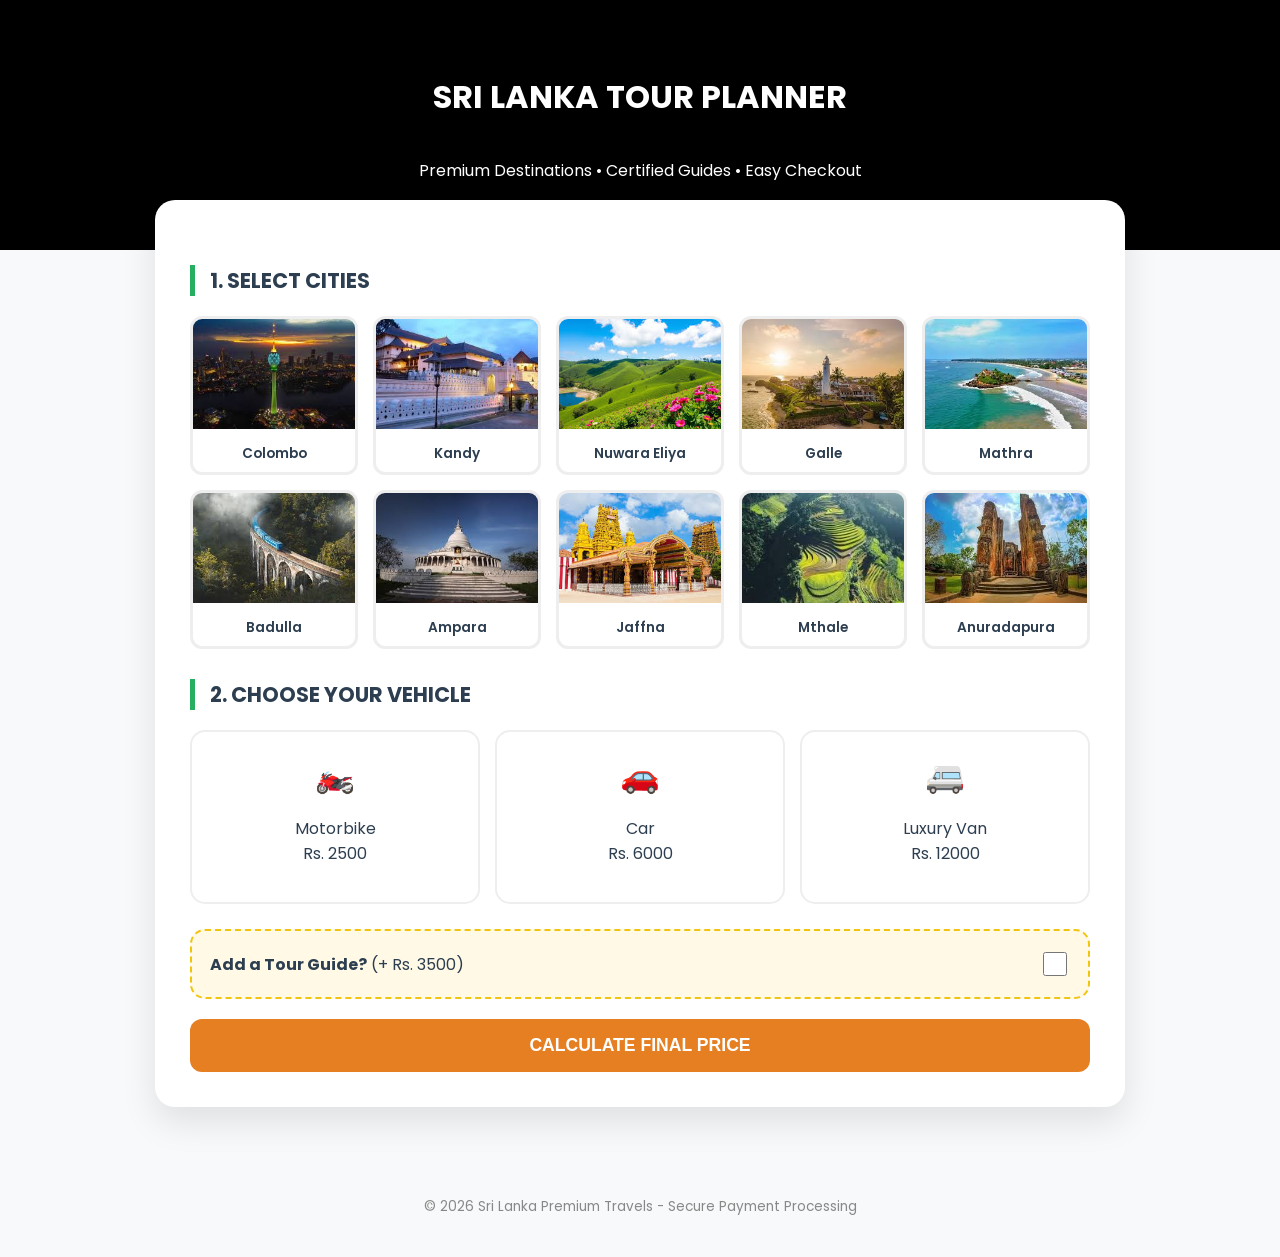
==== 12js.html @ 59b06c88 "pay page" ====
<!DOCTYPE html>
<html lang="en">
<head>
    <meta charset="UTF-8">
    <meta name="viewport" content="width=device-width, initial-scale=1.0">
    <title>Premium Sri Lanka Tour Planner</title>
    <link href="https://fonts.googleapis.com/css2?family=Poppins:wght@300;400;600;700&display=swap" rel="stylesheet">
    <style>
        :root {
            --primary: #27ae60;
            --secondary: #2c3e50;
            --accent: #e67e22;
            --gold: #f1c40f;
            --bg: #f8f9fa;
        }

        body { font-family: 'Poppins', sans-serif; background-color: var(--bg); color: var(--secondary); margin: 0; padding: 0; }

        header {
background-color: black;
           
            height: 250px; display: flex; flex-direction: column; align-items: center; justify-content: center; color: white; text-align: center;
        }

        .container { max-width: 900px; margin: -50px auto 50px auto; background: white; padding: 35px; border-radius: 20px; box-shadow: 0 15px 35px rgba(0,0,0,0.1); }

        h2 { border-left: 5px solid var(--primary); padding-left: 15px; margin: 30px 0 20px 0; font-size: 1.3rem; text-transform: uppercase; }

        /* Cities Grid */
        .grid { display: grid; grid-template-columns: repeat(auto-fill, minmax(160px, 1fr)); gap: 15px; }
        .item { 
            cursor: pointer; border-radius: 12px; overflow: hidden; border: 3px solid #eee; 
            transition: 0.3s; background: #fff; text-align: center;
        }
        .item img { width: 100%; height: 110px; object-fit: cover; }
        .item p { margin: 8px; font-weight: 600; font-size: 0.85rem; }
        .item.selected { border-color: var(--primary); background: #f0fff4; transform: scale(1.03); }

        /* Vehicle Selection */
        .vehicle-select { display: flex; gap: 15px; flex-wrap: wrap; margin-top: 15px; }
        .v-card { 
            flex: 1; min-width: 150px; padding: 20px; border: 2px solid #eee; border-radius: 15px; 
            text-align: center; cursor: pointer; transition: 0.3s; 
        }
        .v-card h3 { margin: 0; font-size: 2rem; }
        .v-card.selected { border-color: var(--primary); background: #f0fff4; box-shadow: 0 5px 15px rgba(0,0,0,0.05); }

        /* Guide Addon */
        .addon-box { 
            background: #fff9e6; border: 2px dashed var(--gold); padding: 18px; border-radius: 15px; 
            display: flex; align-items: center; justify-content: space-between; margin-top: 25px;
        }

        /* Final Total Box */
        .total-box { 
            margin-top: 30px; padding: 25px; border-radius: 15px; background: var(--secondary); 
            color: white; display: none; animation: fadeIn 0.5s;
        }
        .price-line { display: flex; justify-content: space-between; margin: 8px 0; font-size: 1rem; }
        .bonus-text { color: var(--gold); font-weight: bold; }
        .grand-total { font-size: 1.8rem; font-weight: 700; color: #2ecc71; border-top: 1px solid #444; padding-top: 10px; margin-top: 10px; }

        /* Buttons */
        .btn { 
            width: 100%; padding: 16px; border: none; border-radius: 12px; font-size: 1.1rem; 
            font-weight: 700; cursor: pointer; transition: 0.3s; margin-top: 20px; text-transform: uppercase;
        }
        .btn-calc { background: var(--accent); color: white; }
        .btn-checkout { background: var(--primary); color: white; display: none; box-shadow: 0 5px 15px rgba(39, 174, 96, 0.3); }
        .btn:hover { filter: brightness(1.1); transform: translateY(-2px); }

        @keyframes fadeIn { from { opacity: 0; transform: translateY(10px); } to { opacity: 1; transform: translateY(0); } }
        footer { text-align: center; padding: 40px; color: #888; font-size: 0.85rem; }
    </style>
</head>
<body>

<header>
    <h1>SRI LANKA TOUR PLANNER</h1>
    <p>Premium Destinations • Certified Guides • Easy Checkout</p>
</header>

<div class="container">
    
    <h2>1. Select Cities</h2>
    <div class="grid">
        <div class="item" onclick="selectCity('Colombo', 1500, this)"><img src="download (8).jpg"><p>Colombo</p></div>
        <div class="item" onclick="selectCity('Kandy', 2000, this)"><img src="download (6).jpg"><p>Kandy</p></div>
        <div class="item" onclick="selectCity('Nuwara Eliya', 2500, this)"><img src="download (2).jpg"><p>Nuwara Eliya</p></div>
        <div class="item" onclick="selectCity('Galle', 2200, this)"><img src="download (1).jpg"><p>Galle</p></div>
        <div class="item" onclick="selectCity('Mathra', 2800, this)"><img src="download (4).jpg"><p>Mathra</p></div>
        <div class="item" onclick="selectCity('Badulla', 2400, this)"><img src="download (3).jpg"><p>Badulla</p></div>
         <div class="item" onclick="selectCity('Ampara', 2400, this)"><img src="download (5).jpg"><p>Ampara</p></div>
         <div class="item" onclick="selectCity('Jaffna', 2400, this)"><img src="download (7).jpg"><p>Jaffna</p></div>
         <div class="item" onclick="selectCity('Mthale', 2400, this)"><img src="download (10).jpg"><p>Mthale</p></div>
         <div class="item" onclick="selectCity('Anuradapura', 2400, this)"><img src="download (9).jpg"><p>Anuradapura</p></div>
         
         

    </div>

    <h2>2. Choose Your Vehicle</h2>
    <div class="vehicle-select">
        <div class="v-card" id="v-bike" onclick="selectVehicle('Motorbike', 2500, 'v-bike')"><h3>🏍️</h3><p>Motorbike<br>Rs. 2500</p></div>
        <div class="v-card" id="v-car" onclick="selectVehicle('Car', 6000, 'v-car')"><h3>🚗</h3><p>Car <br>Rs. 6000</p></div>
        <div class="v-card" id="v-van" onclick="selectVehicle('Van', 12000, 'v-van')"><h3>🚐</h3><p>Luxury Van<br>Rs. 12000</p></div>
    </div>

    <div class="addon-box">
        <span><strong>Add a Tour Guide?</strong> (+ Rs. 3500)</span>
        <input type="checkbox" id="guide-check" onchange="resetView()" style="width:24px; height:24px; cursor:pointer;">
    </div>

    <button class="btn btn-calc" onclick="calculateTotal()">Calculate Final Price</button>

    <div class="total-box" id="total-display">
        <div class="price-line"><span>Destinations & Transport:</span> <span id="sub-val">0</span></div>
        <div class="price-line"><span>Guide Service:</span> <span id="guide-val">0</span></div>
        <div class="price-line bonus-text"><span>5% Bonus Applied:</span> <span id="bonus-val">0</span></div>
        <div class="grand-total">Total: Rs. <span id="grand-val">0</span></div>
    </div>

    <button class="btn btn-checkout" id="checkout-btn" onclick="goToCheckout()">Checkout Now</button>

</div>

<footer>&copy; 2026 Sri Lanka Premium Travels - Secure Payment Processing</footer>

<script>
    let selectedCities = [];
    let cityCost = 0;
    let vehicle = { name: "", price: 0 };

    function selectCity(name, price, el) {
        const index = selectedCities.findIndex(c => c.name === name);
        if (index > -1) {
            selectedCities.splice(index, 1); cityCost -= price;
            el.classList.remove('selected');
        } else {
            selectedCities.push({name, price}); cityCost += price;
            el.classList.add('selected');
        }
        resetView();
    }

    function selectVehicle(name, price, id) {
        document.querySelectorAll('.v-card').forEach(c => c.classList.remove('selected'));
        document.getElementById(id).classList.add('selected');
        vehicle = { name, price };
        resetView();
    }

    function resetView() {
        document.getElementById('total-display').style.display = 'none';
        document.getElementById('checkout-btn').style.display = 'none';
    }

    function calculateTotal() {
        if (selectedCities.length === 0 || vehicle.price === 0) {
            alert("Please select at least one city and a vehicle first!");
            return;
        }

        const guidePrice = document.getElementById('guide-check').checked ? 3500 : 0;
        const subtotal = cityCost + vehicle.price + guidePrice;
        const bonus = subtotal * 0.05;
        const grandTotal = subtotal - bonus;

        document.getElementById('sub-val').innerText = (cityCost + vehicle.price);
        document.getElementById('guide-val').innerText = guidePrice;
        document.getElementById('bonus-val').innerText = "-" + bonus.toFixed(0);
        document.getElementById('grand-val').innerText = grandTotal.toFixed(0);

        document.getElementById('total-display').style.display = 'block';
        document.getElementById('checkout-btn').style.display = 'block';
        
        window.scrollTo({ top: document.body.scrollHeight, behavior: 'smooth' });
    }

    function goToCheckout() {
        const amount = document.getElementById('grand-val').innerText;
        alert("Proceeding to Secure Checkout for Rs. " + amount);
        // මෙතනට ඔබේ Payment Link එක දාන්න:
        // window.location.href = "https://your-payment-page.com";
    }
</script>

</body>
</html>
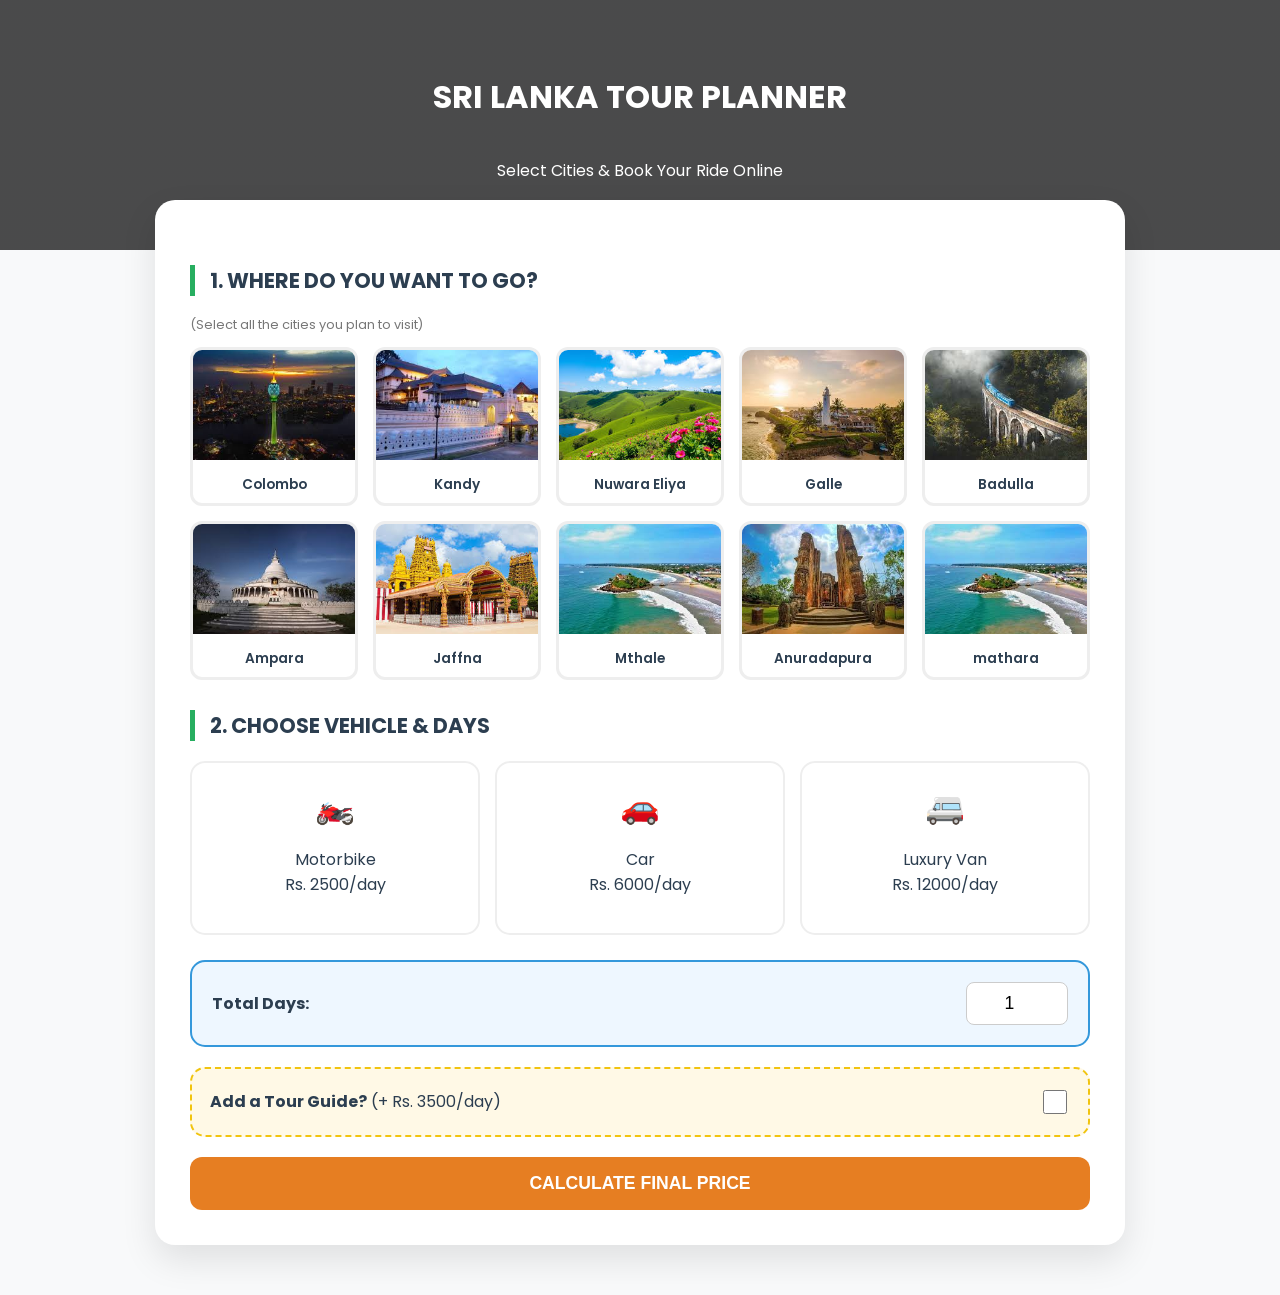
==== commit a0fa50fc: "new pay" ====
--- a/12js.html
+++ b/12js.html
@@ -3,141 +3,139 @@
 <head>
     <meta charset="UTF-8">
     <meta name="viewport" content="width=device-width, initial-scale=1.0">
-    <title>Premium Sri Lanka Tour Planner</title>
+    <title>Sri Lanka Tour Planner - Professional Booking</title>
     <link href="https://fonts.googleapis.com/css2?family=Poppins:wght@300;400;600;700&display=swap" rel="stylesheet">
     <style>
-        :root {
-            --primary: #27ae60;
-            --secondary: #2c3e50;
-            --accent: #e67e22;
-            --gold: #f1c40f;
-            --bg: #f8f9fa;
-        }
-
+        :root { --primary: #27ae60; --secondary: #2c3e50; --accent: #e67e22; --gold: #f1c40f; --bg: #f8f9fa; }
         body { font-family: 'Poppins', sans-serif; background-color: var(--bg); color: var(--secondary); margin: 0; padding: 0; }
-
-        header {
-background-color: black;
-           
-            height: 250px; display: flex; flex-direction: column; align-items: center; justify-content: center; color: white; text-align: center;
-        }
-
+        header { background: linear-gradient(rgba(0,0,0,0.7), rgba(0,0,0,0.7)), url('https://images.unsplash.com/photo-1552423126-444a7139f37c?q=80&w=1500') no-repeat center center/cover; height: 250px; display: flex; flex-direction: column; align-items: center; justify-content: center; color: white; text-align: center; }
         .container { max-width: 900px; margin: -50px auto 50px auto; background: white; padding: 35px; border-radius: 20px; box-shadow: 0 15px 35px rgba(0,0,0,0.1); }
-
         h2 { border-left: 5px solid var(--primary); padding-left: 15px; margin: 30px 0 20px 0; font-size: 1.3rem; text-transform: uppercase; }
-
+        
         /* Cities Grid */
         .grid { display: grid; grid-template-columns: repeat(auto-fill, minmax(160px, 1fr)); gap: 15px; }
-        .item { 
-            cursor: pointer; border-radius: 12px; overflow: hidden; border: 3px solid #eee; 
-            transition: 0.3s; background: #fff; text-align: center;
-        }
+        .item { cursor: pointer; border-radius: 12px; overflow: hidden; border: 3px solid #eee; transition: 0.3s; background: #fff; text-align: center; position: relative; }
         .item img { width: 100%; height: 110px; object-fit: cover; }
         .item p { margin: 8px; font-weight: 600; font-size: 0.85rem; }
         .item.selected { border-color: var(--primary); background: #f0fff4; transform: scale(1.03); }
+        .item.selected::after { content: '✓'; position: absolute; top: 5px; right: 5px; background: var(--primary); color: white; width: 20px; height: 20px; border-radius: 50%; font-size: 12px; display: flex; align-items: center; justify-content: center; }
 
         /* Vehicle Selection */
         .vehicle-select { display: flex; gap: 15px; flex-wrap: wrap; margin-top: 15px; }
-        .v-card { 
-            flex: 1; min-width: 150px; padding: 20px; border: 2px solid #eee; border-radius: 15px; 
-            text-align: center; cursor: pointer; transition: 0.3s; 
-        }
+        .v-card { flex: 1; min-width: 150px; padding: 20px; border: 2px solid #eee; border-radius: 15px; text-align: center; cursor: pointer; transition: 0.3s; }
         .v-card h3 { margin: 0; font-size: 2rem; }
-        .v-card.selected { border-color: var(--primary); background: #f0fff4; box-shadow: 0 5px 15px rgba(0,0,0,0.05); }
+        .v-card.selected { border-color: var(--primary); background: #f0fff4; }
 
-        /* Guide Addon */
-        .addon-box { 
-            background: #fff9e6; border: 2px dashed var(--gold); padding: 18px; border-radius: 15px; 
-            display: flex; align-items: center; justify-content: space-between; margin-top: 25px;
-        }
+        /* Days Selection Box */
+        .days-box { background: #eef7ff; border: 2px solid #3498db; padding: 20px; border-radius: 15px; margin-top: 25px; display: flex; align-items: center; justify-content: space-between; }
+        .days-box input { width: 80px; padding: 10px; border-radius: 8px; border: 1px solid #ccc; font-size: 1.1rem; text-align: center; }
 
-        /* Final Total Box */
-        .total-box { 
-            margin-top: 30px; padding: 25px; border-radius: 15px; background: var(--secondary); 
-            color: white; display: none; animation: fadeIn 0.5s;
-        }
+        .addon-box { background: #fff9e6; border: 2px dashed var(--gold); padding: 18px; border-radius: 15px; display: flex; align-items: center; justify-content: space-between; margin-top: 20px; }
+
+        /* Total Box */
+        .total-box { margin-top: 30px; padding: 25px; border-radius: 15px; background: var(--secondary); color: white; display: none; }
         .price-line { display: flex; justify-content: space-between; margin: 8px 0; font-size: 1rem; }
         .bonus-text { color: var(--gold); font-weight: bold; }
         .grand-total { font-size: 1.8rem; font-weight: 700; color: #2ecc71; border-top: 1px solid #444; padding-top: 10px; margin-top: 10px; }
 
-        /* Buttons */
-        .btn { 
-            width: 100%; padding: 16px; border: none; border-radius: 12px; font-size: 1.1rem; 
-            font-weight: 700; cursor: pointer; transition: 0.3s; margin-top: 20px; text-transform: uppercase;
-        }
+        /* Bank Modal Styling */
+        .modal { display:none; position:fixed; top:0; left:0; width:100%; height:100%; background:rgba(0,0,0,0.8); z-index:1000; overflow-y:auto; }
+        .modal-content { max-width:500px; margin:40px auto; background:white; padding:30px; border-radius:20px; position:relative; }
+
+        .btn { width: 100%; padding: 16px; border: none; border-radius: 12px; font-size: 1.1rem; font-weight: 700; cursor: pointer; transition: 0.3s; margin-top: 20px; text-transform: uppercase; }
         .btn-calc { background: var(--accent); color: white; }
-        .btn-checkout { background: var(--primary); color: white; display: none; box-shadow: 0 5px 15px rgba(39, 174, 96, 0.3); }
-        .btn:hover { filter: brightness(1.1); transform: translateY(-2px); }
-
-        @keyframes fadeIn { from { opacity: 0; transform: translateY(10px); } to { opacity: 1; transform: translateY(0); } }
-        footer { text-align: center; padding: 40px; color: #888; font-size: 0.85rem; }
+        .btn-checkout { background: var(--primary); color: white; display: none; }
     </style>
 </head>
 <body>
 
 <header>
     <h1>SRI LANKA TOUR PLANNER</h1>
-    <p>Premium Destinations • Certified Guides • Easy Checkout</p>
+    <p>Select Cities & Book Your Ride Online</p>
 </header>
 
 <div class="container">
     
-    <h2>1. Select Cities</h2>
+    <h2>1. Where do you want to go?</h2>
+    <p style="font-size: 0.8rem; color: #777;">(Select all the cities you plan to visit)</p>
     <div class="grid">
-        <div class="item" onclick="selectCity('Colombo', 1500, this)"><img src="download (8).jpg"><p>Colombo</p></div>
-        <div class="item" onclick="selectCity('Kandy', 2000, this)"><img src="download (6).jpg"><p>Kandy</p></div>
-        <div class="item" onclick="selectCity('Nuwara Eliya', 2500, this)"><img src="download (2).jpg"><p>Nuwara Eliya</p></div>
-        <div class="item" onclick="selectCity('Galle', 2200, this)"><img src="download (1).jpg"><p>Galle</p></div>
-        <div class="item" onclick="selectCity('Mathra', 2800, this)"><img src="download (4).jpg"><p>Mathra</p></div>
-        <div class="item" onclick="selectCity('Badulla', 2400, this)"><img src="download (3).jpg"><p>Badulla</p></div>
-         <div class="item" onclick="selectCity('Ampara', 2400, this)"><img src="download (5).jpg"><p>Ampara</p></div>
-         <div class="item" onclick="selectCity('Jaffna', 2400, this)"><img src="download (7).jpg"><p>Jaffna</p></div>
-         <div class="item" onclick="selectCity('Mthale', 2400, this)"><img src="download (10).jpg"><p>Mthale</p></div>
-         <div class="item" onclick="selectCity('Anuradapura', 2400, this)"><img src="download (9).jpg"><p>Anuradapura</p></div>
-         
-         
-
+        <div class="item" onclick="toggleCity('Colombo', this)"><img src="download (8).jpg"><p>Colombo</p></div>
+        <div class="item" onclick="toggleCity('Kandy', this)"><img src="download (6).jpg"><p>Kandy</p></div>
+        <div class="item" onclick="toggleCity('Nuwara Eliya', this)"><img src="download (2).jpg"><p>Nuwara Eliya</p></div>
+        <div class="item" onclick="toggleCity('Galle', this)"><img src="download (1).jpg"><p>Galle</p></div>
+        <div class="item" onclick="toggleCity('Badulla', this)"><img src="download (3).jpg"><p>Badulla</p></div>
+        <div class="item" onclick="toggleCity('Ampara', this)"><img src="download (5).jpg"><p>Ampara</p></div>
+        <div class="item" onclick="toggleCity('Jaffna', this)"><img src="download (7).jpg"><p>Jaffna</p></div>
+        <div class="item" onclick="toggleCity('Mthale', this)"><img src="download (4).jpg"><p>Mthale</p></div>
+        <div class="item" onclick="toggleCity('Anuradapura', this)"><img src="download (9).jpg"><p>Anuradapura</p></div>
+        <div class="item" onclick="toggleCity('mathara', this)"><img src="download (4).jpg"><p>mathara</p></div>
     </div>
 
-    <h2>2. Choose Your Vehicle</h2>
+    <h2>2. Choose Vehicle & Days</h2>
     <div class="vehicle-select">
-        <div class="v-card" id="v-bike" onclick="selectVehicle('Motorbike', 2500, 'v-bike')"><h3>🏍️</h3><p>Motorbike<br>Rs. 2500</p></div>
-        <div class="v-card" id="v-car" onclick="selectVehicle('Car', 6000, 'v-car')"><h3>🚗</h3><p>Car <br>Rs. 6000</p></div>
-        <div class="v-card" id="v-van" onclick="selectVehicle('Van', 12000, 'v-van')"><h3>🚐</h3><p>Luxury Van<br>Rs. 12000</p></div>
+        <div class="v-card" id="v-bike" onclick="selectVehicle('Motorbike', 2500, 'v-bike')"><h3>🏍️</h3><p>Motorbike<br>Rs. 2500/day</p></div>
+        <div class="v-card" id="v-car" onclick="selectVehicle('Car', 6000, 'v-car')"><h3>🚗</h3><p>Car <br>Rs. 6000/day</p></div>
+        <div class="v-card" id="v-van" onclick="selectVehicle('Van', 12000, 'v-van')"><h3>🚐</h3><p>Luxury Van<br>Rs. 12000/day</p></div>
+    </div>
+
+    <div class="days-box">
+        <div><strong>Total Days:</strong></div>
+        <input type="number" id="tour-days" value="1" min="1" onchange="resetView()">
     </div>
 
     <div class="addon-box">
-        <span><strong>Add a Tour Guide?</strong> (+ Rs. 3500)</span>
-        <input type="checkbox" id="guide-check" onchange="resetView()" style="width:24px; height:24px; cursor:pointer;">
+        <span><strong>Add a Tour Guide?</strong> (+ Rs. 3500/day)</span>
+        <input type="checkbox" id="guide-check" onchange="resetView()" style="width:24px; height:24px;">
     </div>
 
     <button class="btn btn-calc" onclick="calculateTotal()">Calculate Final Price</button>
 
     <div class="total-box" id="total-display">
-        <div class="price-line"><span>Destinations & Transport:</span> <span id="sub-val">0</span></div>
+        <div class="price-line"><span>Selected Cities:</span> <span id="disp-cities">None</span></div>
+        <div class="price-line"><span>Transport (<span id="disp-days">1</span> Days):</span> <span id="v-val">0</span></div>
         <div class="price-line"><span>Guide Service:</span> <span id="guide-val">0</span></div>
-        <div class="price-line bonus-text"><span>5% Bonus Applied:</span> <span id="bonus-val">0</span></div>
-        <div class="grand-total">Total: Rs. <span id="grand-val">0</span></div>
+        <div class="price-line bonus-text"><span>Special 5% Bonus Applied:</span> <span id="bonus-val">0</span></div>
+        <div class="grand-total">Total Amount: Rs. <span id="grand-val">0</span></div>
     </div>
 
-    <button class="btn btn-checkout" id="checkout-btn" onclick="goToCheckout()">Checkout Now</button>
+    <button class="btn btn-checkout" id="checkout-btn" onclick="showBankModal()">Checkout Now</button>
 
 </div>
 
-<footer>&copy; 2026 Sri Lanka Premium Travels - Secure Payment Processing</footer>
+<div id="bank-modal" class="modal">
+    <div class="modal-content">
+        <span onclick="closeModal()" style="position:absolute; right:20px; top:15px; cursor:pointer; font-size:24px;">&times;</span>
+        <h2 style="text-align:center;">Bank Transfer</h2>
+        <div style="background:#f8f9fa; padding:15px; border-radius:10px; margin:15px 0; border:1px solid #ddd;">
+            <p><strong>Bank:</strong> Bank of Ceylon (BOC)</p>
+            <p><strong>Account Name:</strong> Sri Lanka Travels (PVT) LTD</p>
+            <p><strong>Account Number:</strong> 123456789</p>
+            <p><strong>Branch:</strong> Kandy Main</p>
+            <p style="text-align:center; font-size:1.2rem; color:var(--primary); font-weight:700;">Payable: Rs. <span id="modal-amount">0</span></p>
+        </div>
+        
+        <form action="upload.php" method="POST" enctype="multipart/form-data">
+            <input type="hidden" name="amount" id="form-amount">
+            <input type="text" placeholder="Your Name" required style="width:95%; padding:10px; margin-bottom:10px; border-radius:8px; border:1px solid #ccc;">
+            <input type="text" placeholder="WhatsApp Number" required style="width:95%; padding:10px; margin-bottom:10px; border-radius:8px; border:1px solid #ccc;">
+            <label style="display:block; margin-bottom:5px; font-weight:600;">Upload Payment Receipt:</label>
+            <input type="file" name="receipt" accept="image/*" required style="margin-bottom:15px;">
+            <button type="submit" class="btn" style="background:var(--primary); color:white; margin:0;">Confirm Booking</button>
+        </form>
+    </div>
+</div>
 
 <script>
     let selectedCities = [];
-    let cityCost = 0;
     let vehicle = { name: "", price: 0 };
 
-    function selectCity(name, price, el) {
-        const index = selectedCities.findIndex(c => c.name === name);
+    function toggleCity(name, el) {
+        const index = selectedCities.indexOf(name);
         if (index > -1) {
-            selectedCities.splice(index, 1); cityCost -= price;
+            selectedCities.splice(index, 1);
             el.classList.remove('selected');
         } else {
-            selectedCities.push({name, price}); cityCost += price;
+            selectedCities.push(name);
             el.classList.add('selected');
         }
         resetView();
@@ -156,32 +154,37 @@
     }
 
     function calculateTotal() {
-        if (selectedCities.length === 0 || vehicle.price === 0) {
-            alert("Please select at least one city and a vehicle first!");
+        const days = parseInt(document.getElementById('tour-days').value);
+        if (selectedCities.length === 0 || vehicle.price === 0 || days < 1) {
+            alert("Please select at least one city, a vehicle and valid days!");
             return;
         }
 
-        const guidePrice = document.getElementById('guide-check').checked ? 3500 : 0;
-        const subtotal = cityCost + vehicle.price + guidePrice;
+        const guideRate = document.getElementById('guide-check').checked ? 3500 : 0;
+        const subtotal = (vehicle.price * days) + (guideRate * days);
         const bonus = subtotal * 0.05;
-        const grandTotal = subtotal - bonus;
+        const finalPrice = subtotal - bonus;
 
-        document.getElementById('sub-val').innerText = (cityCost + vehicle.price);
-        document.getElementById('guide-val').innerText = guidePrice;
+        document.getElementById('disp-cities').innerText = selectedCities.join(', ');
+        document.getElementById('v-val').innerText = (vehicle.price * days);
+        document.getElementById('guide-val').innerText = (guideRate * days);
+        document.getElementById('disp-days').innerText = days;
         document.getElementById('bonus-val').innerText = "-" + bonus.toFixed(0);
-        document.getElementById('grand-val').innerText = grandTotal.toFixed(0);
+        document.getElementById('grand-val').innerText = finalPrice.toFixed(0);
 
         document.getElementById('total-display').style.display = 'block';
         document.getElementById('checkout-btn').style.display = 'block';
-        
-        window.scrollTo({ top: document.body.scrollHeight, behavior: 'smooth' });
     }
 
-    function goToCheckout() {
-        const amount = document.getElementById('grand-val').innerText;
-        alert("Proceeding to Secure Checkout for Rs. " + amount);
-        // මෙතනට ඔබේ Payment Link එක දාන්න:
-        // window.location.href = "https://your-payment-page.com";
+    function showBankModal() {
+        const amt = document.getElementById('grand-val').innerText;
+        document.getElementById('modal-amount').innerText = amt;
+        document.getElementById('form-amount').value = amt;
+        document.getElementById('bank-modal').style.display = 'block';
+    }
+
+    function closeModal() {
+        document.getElementById('bank-modal').style.display = 'none';
     }
 </script>
 
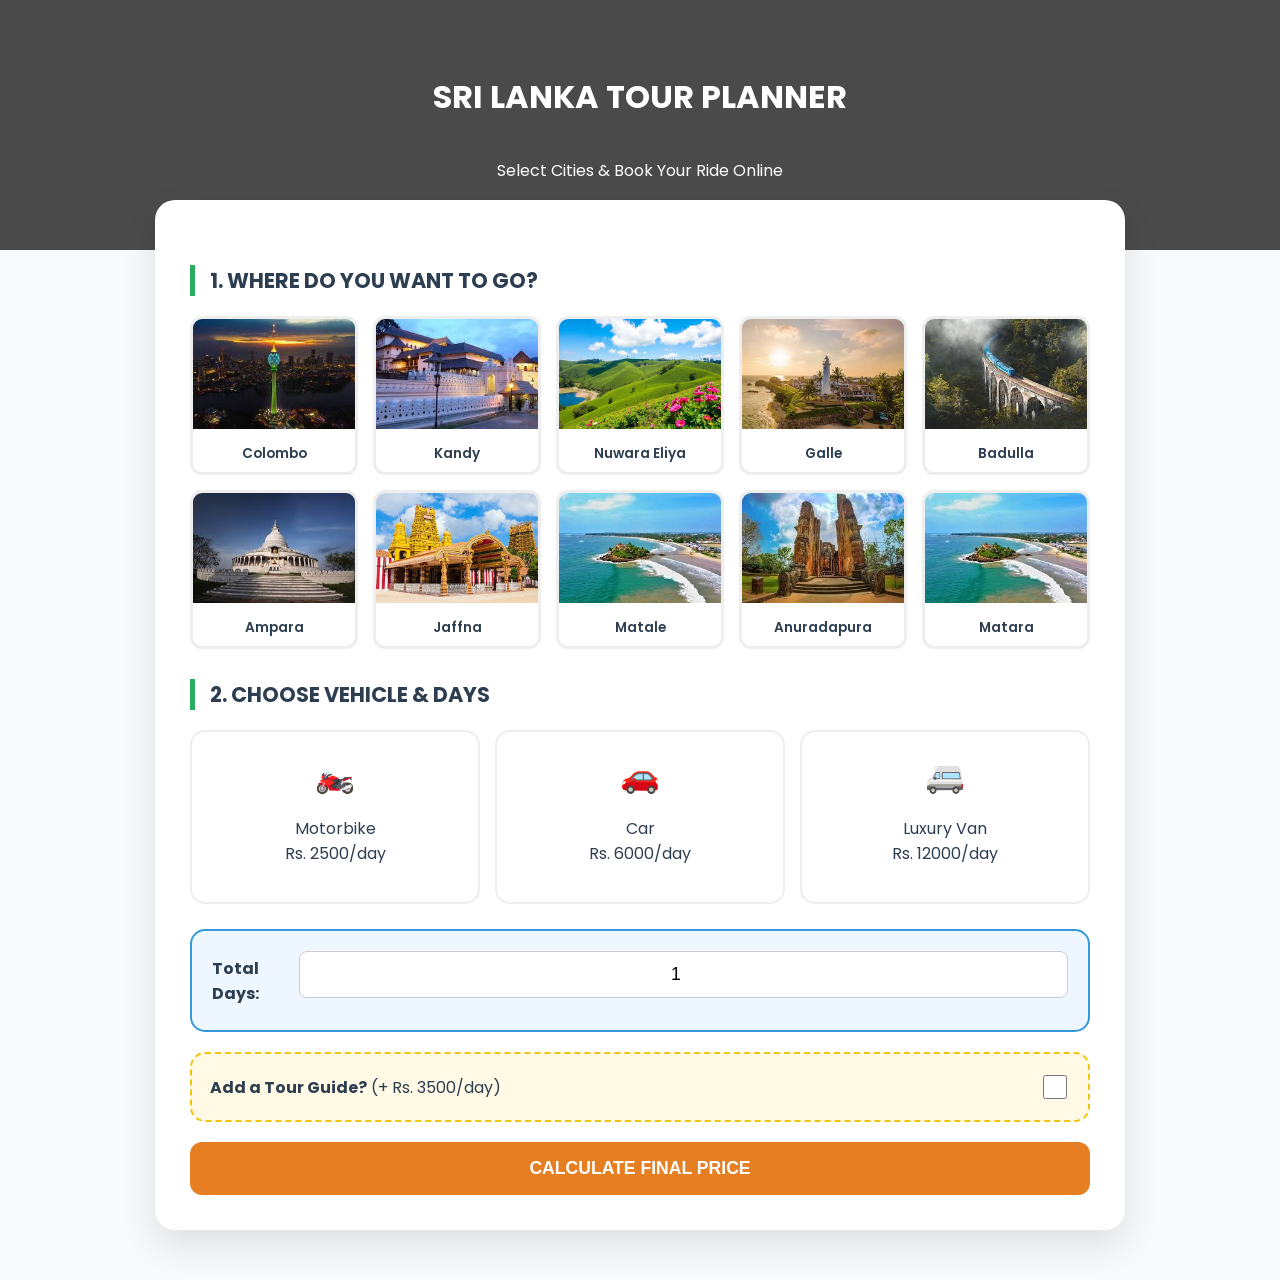
==== commit 5955c377: "After file management" ====
--- a/12js.html
+++ b/12js.html
@@ -38,13 +38,21 @@
         .bonus-text { color: var(--gold); font-weight: bold; }
         .grand-total { font-size: 1.8rem; font-weight: 700; color: #2ecc71; border-top: 1px solid #444; padding-top: 10px; margin-top: 10px; }
 
-        /* Bank Modal Styling */
+        /* Payment Modal Styling */
         .modal { display:none; position:fixed; top:0; left:0; width:100%; height:100%; background:rgba(0,0,0,0.8); z-index:1000; overflow-y:auto; }
-        .modal-content { max-width:500px; margin:40px auto; background:white; padding:30px; border-radius:20px; position:relative; }
+        .modal-content { max-width:550px; margin:40px auto; background:white; padding:30px; border-radius:20px; position:relative; }
+
+        /* Payment Method Tabs */
+        .payment-tabs { display: flex; gap: 10px; margin-bottom: 20px; }
+        .tab-btn { flex: 1; padding: 10px; border: 1px solid #ddd; border-radius: 10px; cursor: pointer; background: #f8f9fa; font-weight: 600; text-align: center; transition: 0.3s; }
+        .tab-btn.active { background: var(--primary); color: white; border-color: var(--primary); }
 
         .btn { width: 100%; padding: 16px; border: none; border-radius: 12px; font-size: 1.1rem; font-weight: 700; cursor: pointer; transition: 0.3s; margin-top: 20px; text-transform: uppercase; }
         .btn-calc { background: var(--accent); color: white; }
         .btn-checkout { background: var(--primary); color: white; display: none; }
+
+        input[type="text"], input[type="number"], input[type="tel"] { width: 100%; padding: 12px; margin-bottom: 12px; border-radius: 8px; border: 1px solid #ccc; box-sizing: border-box; }
+        .card-row { display: flex; gap: 10px; }
     </style>
 </head>
 <body>
@@ -55,20 +63,18 @@
 </header>
 
 <div class="container">
-    
     <h2>1. Where do you want to go?</h2>
-    <p style="font-size: 0.8rem; color: #777;">(Select all the cities you plan to visit)</p>
     <div class="grid">
-        <div class="item" onclick="toggleCity('Colombo', this)"><img src="download (8).jpg"><p>Colombo</p></div>
-        <div class="item" onclick="toggleCity('Kandy', this)"><img src="download (6).jpg"><p>Kandy</p></div>
-        <div class="item" onclick="toggleCity('Nuwara Eliya', this)"><img src="download (2).jpg"><p>Nuwara Eliya</p></div>
-        <div class="item" onclick="toggleCity('Galle', this)"><img src="download (1).jpg"><p>Galle</p></div>
-        <div class="item" onclick="toggleCity('Badulla', this)"><img src="download (3).jpg"><p>Badulla</p></div>
-        <div class="item" onclick="toggleCity('Ampara', this)"><img src="download (5).jpg"><p>Ampara</p></div>
-        <div class="item" onclick="toggleCity('Jaffna', this)"><img src="download (7).jpg"><p>Jaffna</p></div>
-        <div class="item" onclick="toggleCity('Mthale', this)"><img src="download (4).jpg"><p>Mthale</p></div>
-        <div class="item" onclick="toggleCity('Anuradapura', this)"><img src="download (9).jpg"><p>Anuradapura</p></div>
-        <div class="item" onclick="toggleCity('mathara', this)"><img src="download (4).jpg"><p>mathara</p></div>
+        <div class="item" onclick="toggleCity('Colombo', this)"><img src="assets/images/download (8).jpg"><p>Colombo</p></div>
+        <div class="item" onclick="toggleCity('Kandy', this)"><img src="assets/images/download (6).jpg"><p>Kandy</p></div>
+        <div class="item" onclick="toggleCity('Nuwara Eliya', this)"><img src="assets/images/download (2).jpg"><p>Nuwara Eliya</p></div>
+        <div class="item" onclick="toggleCity('Galle', this)"><img src="assets/images/download (1).jpg"><p>Galle</p></div>
+        <div class="item" onclick="toggleCity('Badulla', this)"><img src="assets/images/download (3).jpg"><p>Badulla</p></div>
+        <div class="item" onclick="toggleCity('Ampara', this)"><img src="assets/images/download (5).jpg"><p>Ampara</p></div>
+        <div class="item" onclick="toggleCity('Jaffna', this)"><img src="assets/images/download (7).jpg"><p>Jaffna</p></div>
+        <div class="item" onclick="toggleCity('Matale', this)"><img src="assets/images/download (4).jpg"><p>Matale</p></div>
+        <div class="item" onclick="toggleCity('Anuradapura', this)"><img src="assets/images/download (9).jpg"><p>Anuradapura</p></div>
+        <div class="item" onclick="toggleCity('Matara', this)"><img src="assets/images/download (4).jpg"><p>Matara</p></div>
     </div>
 
     <h2>2. Choose Vehicle & Days</h2>
@@ -94,34 +100,55 @@
         <div class="price-line"><span>Selected Cities:</span> <span id="disp-cities">None</span></div>
         <div class="price-line"><span>Transport (<span id="disp-days">1</span> Days):</span> <span id="v-val">0</span></div>
         <div class="price-line"><span>Guide Service:</span> <span id="guide-val">0</span></div>
-        <div class="price-line bonus-text"><span>Special 5% Bonus Applied:</span> <span id="bonus-val">0</span></div>
+        <div class="price-line bonus-text"><span>Special 5% Discount Applied:</span> <span id="bonus-val">0</span></div>
         <div class="grand-total">Total Amount: Rs. <span id="grand-val">0</span></div>
     </div>
 
-    <button class="btn btn-checkout" id="checkout-btn" onclick="showBankModal()">Checkout Now</button>
-
+    <button class="btn btn-checkout" id="checkout-btn" onclick="showPaymentModal()">Proceed to Payment</button>
 </div>
 
-<div id="bank-modal" class="modal">
+<div id="payment-modal" class="modal">
     <div class="modal-content">
         <span onclick="closeModal()" style="position:absolute; right:20px; top:15px; cursor:pointer; font-size:24px;">&times;</span>
-        <h2 style="text-align:center;">Bank Transfer</h2>
-        <div style="background:#f8f9fa; padding:15px; border-radius:10px; margin:15px 0; border:1px solid #ddd;">
-            <p><strong>Bank:</strong> Bank of Ceylon (BOC)</p>
-            <p><strong>Account Name:</strong> Sri Lanka Travels (PVT) LTD</p>
-            <p><strong>Account Number:</strong> 123456789</p>
-            <p><strong>Branch:</strong> Kandy Main</p>
-            <p style="text-align:center; font-size:1.2rem; color:var(--primary); font-weight:700;">Payable: Rs. <span id="modal-amount">0</span></p>
+        <h2 style="text-align:center;">Secure Checkout</h2>
+        <p style="text-align:center; font-weight:bold; color:var(--primary);">Amount Payable: Rs. <span id="modal-amount">0</span></p>
+        
+        <div class="payment-tabs">
+            <div id="tab-bank" class="tab-btn active" onclick="switchTab('bank')">Bank Transfer</div>
+            <div id="tab-online" class="tab-btn" onclick="switchTab('online')">Online Card Payment</div>
         </div>
-        
-        <form action="upload.php" method="POST" enctype="multipart/form-data">
-            <input type="hidden" name="amount" id="form-amount">
-            <input type="text" placeholder="Your Name" required style="width:95%; padding:10px; margin-bottom:10px; border-radius:8px; border:1px solid #ccc;">
-            <input type="text" placeholder="WhatsApp Number" required style="width:95%; padding:10px; margin-bottom:10px; border-radius:8px; border:1px solid #ccc;">
-            <label style="display:block; margin-bottom:5px; font-weight:600;">Upload Payment Receipt:</label>
-            <input type="file" name="receipt" accept="image/*" required style="margin-bottom:15px;">
-            <button type="submit" class="btn" style="background:var(--primary); color:white; margin:0;">Confirm Booking</button>
-        </form>
+
+        <div id="bank-section">
+            <div style="background:#f8f9fa; padding:15px; border-radius:10px; margin-bottom:15px; border:1px solid #ddd; font-size: 0.9rem;">
+                <p><strong>Bank:</strong> Bank of Ceylon (BOC)</p>
+                <p><strong>Account Name:</strong> Sri Lanka Travels (PVT) LTD</p>
+                <p><strong>Account Number:</strong> 123456789</p>
+                <p><strong>Branch:</strong> Kandy Main</p>
+            </div>
+            <form onsubmit="confirmBooking(event, 'Bank Transfer')">
+                <input type="text" placeholder="Your Name" required>
+                <input type="tel" placeholder="WhatsApp Number" required>
+                <label style="display:block; margin-bottom:5px; font-weight:600; font-size: 0.85rem;">Upload Payment Receipt:</label>
+                <input type="file" accept="image/*" required style="margin-bottom:15px;">
+                <button type="submit" class="btn" style="background:var(--primary); color:white; margin:0;">Submit Receipt</button>
+            </form>
+        </div>
+
+        <div id="online-section" style="display:none;">
+            <form onsubmit="confirmBooking(event, 'Online Card')">
+                <input type="text" placeholder="Name on Card" required>
+                <input type="text" placeholder="Card Number (XXXX XXXX XXXX XXXX)" maxlength="16" required>
+                <div class="card-row">
+                    <input type="text" placeholder="MM/YY" maxlength="5" required>
+                    <input type="password" placeholder="CVV" maxlength="3" required>
+                </div>
+                <div style="text-align:center; margin-bottom:10px;">
+                    <img src="https://upload.wikimedia.org/wikipedia/commons/thumb/5/5e/Visa_Inc._logo.svg/2560px-Visa_Inc._logo.svg.png" width="40" style="margin-right:10px;">
+                    <img src="https://upload.wikimedia.org/wikipedia/commons/thumb/2/2a/Mastercard-logo.svg/1280px-Mastercard-logo.svg.png" width="40">
+                </div>
+                <button type="submit" class="btn" style="background:var(--primary); color:white; margin:0;">Pay Now</button>
+            </form>
+        </div>
     </div>
 </div>
 
@@ -176,17 +203,43 @@
         document.getElementById('checkout-btn').style.display = 'block';
     }
 
-    function showBankModal() {
+    function showPaymentModal() {
         const amt = document.getElementById('grand-val').innerText;
         document.getElementById('modal-amount').innerText = amt;
-        document.getElementById('form-amount').value = amt;
-        document.getElementById('bank-modal').style.display = 'block';
+        document.getElementById('payment-modal').style.display = 'block';
+    }
+
+    function switchTab(type) {
+        const bankTab = document.getElementById('tab-bank');
+        const onlineTab = document.getElementById('tab-online');
+        const bankSection = document.getElementById('bank-section');
+        const onlineSection = document.getElementById('online-section');
+
+        if (type === 'bank') {
+            bankTab.classList.add('active');
+            onlineTab.classList.remove('active');
+            bankSection.style.display = 'block';
+            onlineSection.style.display = 'none';
+        } else {
+            onlineTab.classList.add('active');
+            bankTab.classList.remove('active');
+            onlineSection.style.display = 'block';
+            bankSection.style.display = 'none';
+        }
     }
 
     function closeModal() {
-        document.getElementById('bank-modal').style.display = 'none';
+        document.getElementById('payment-modal').style.display = 'none';
+    }
+
+    function confirmBooking(e, method) {
+        e.preventDefault();
+        const amt = document.getElementById('grand-val').innerText;
+        alert(`Payment Successful via ${method}!\nTotal: Rs. ${amt}\nOur team will contact you on WhatsApp soon.`);
+        closeModal();
+        location.reload(); // Reload to clear the form
     }
 </script>
 
 </body>
-</html>+</html>
